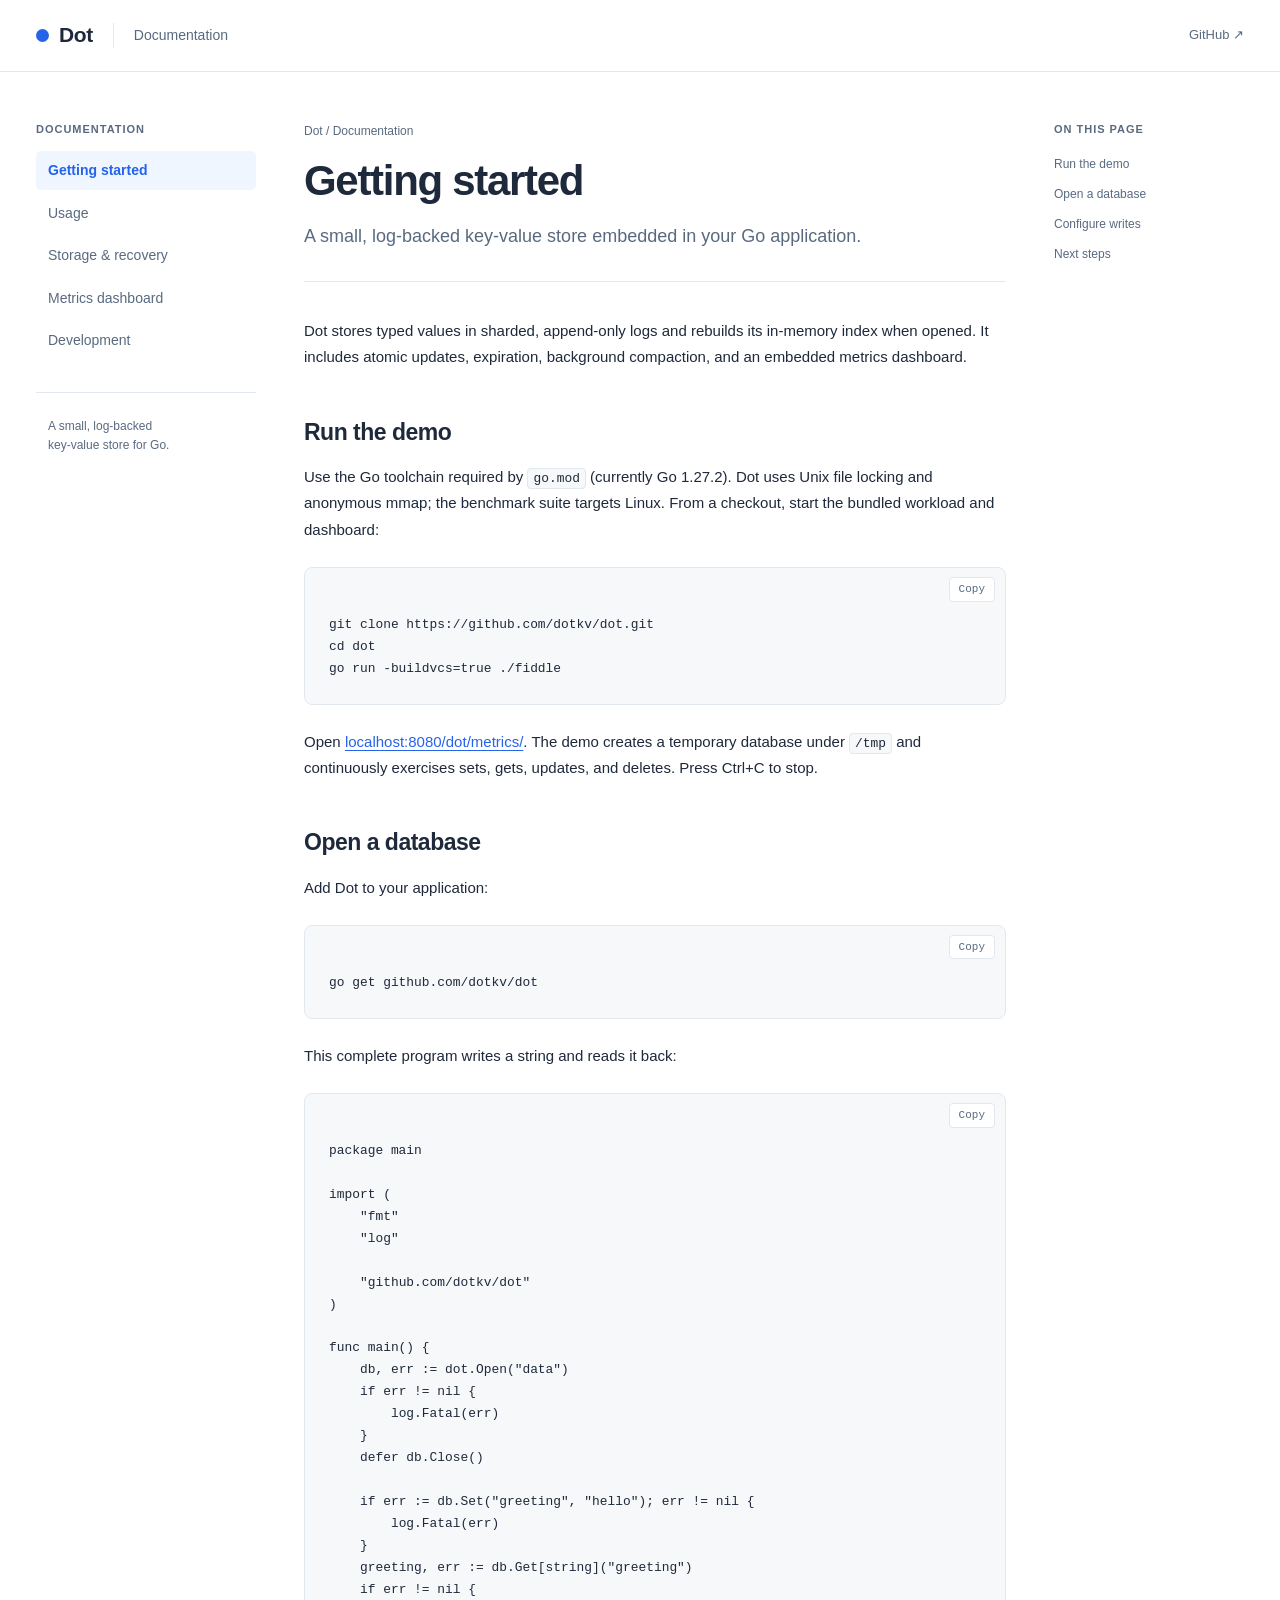
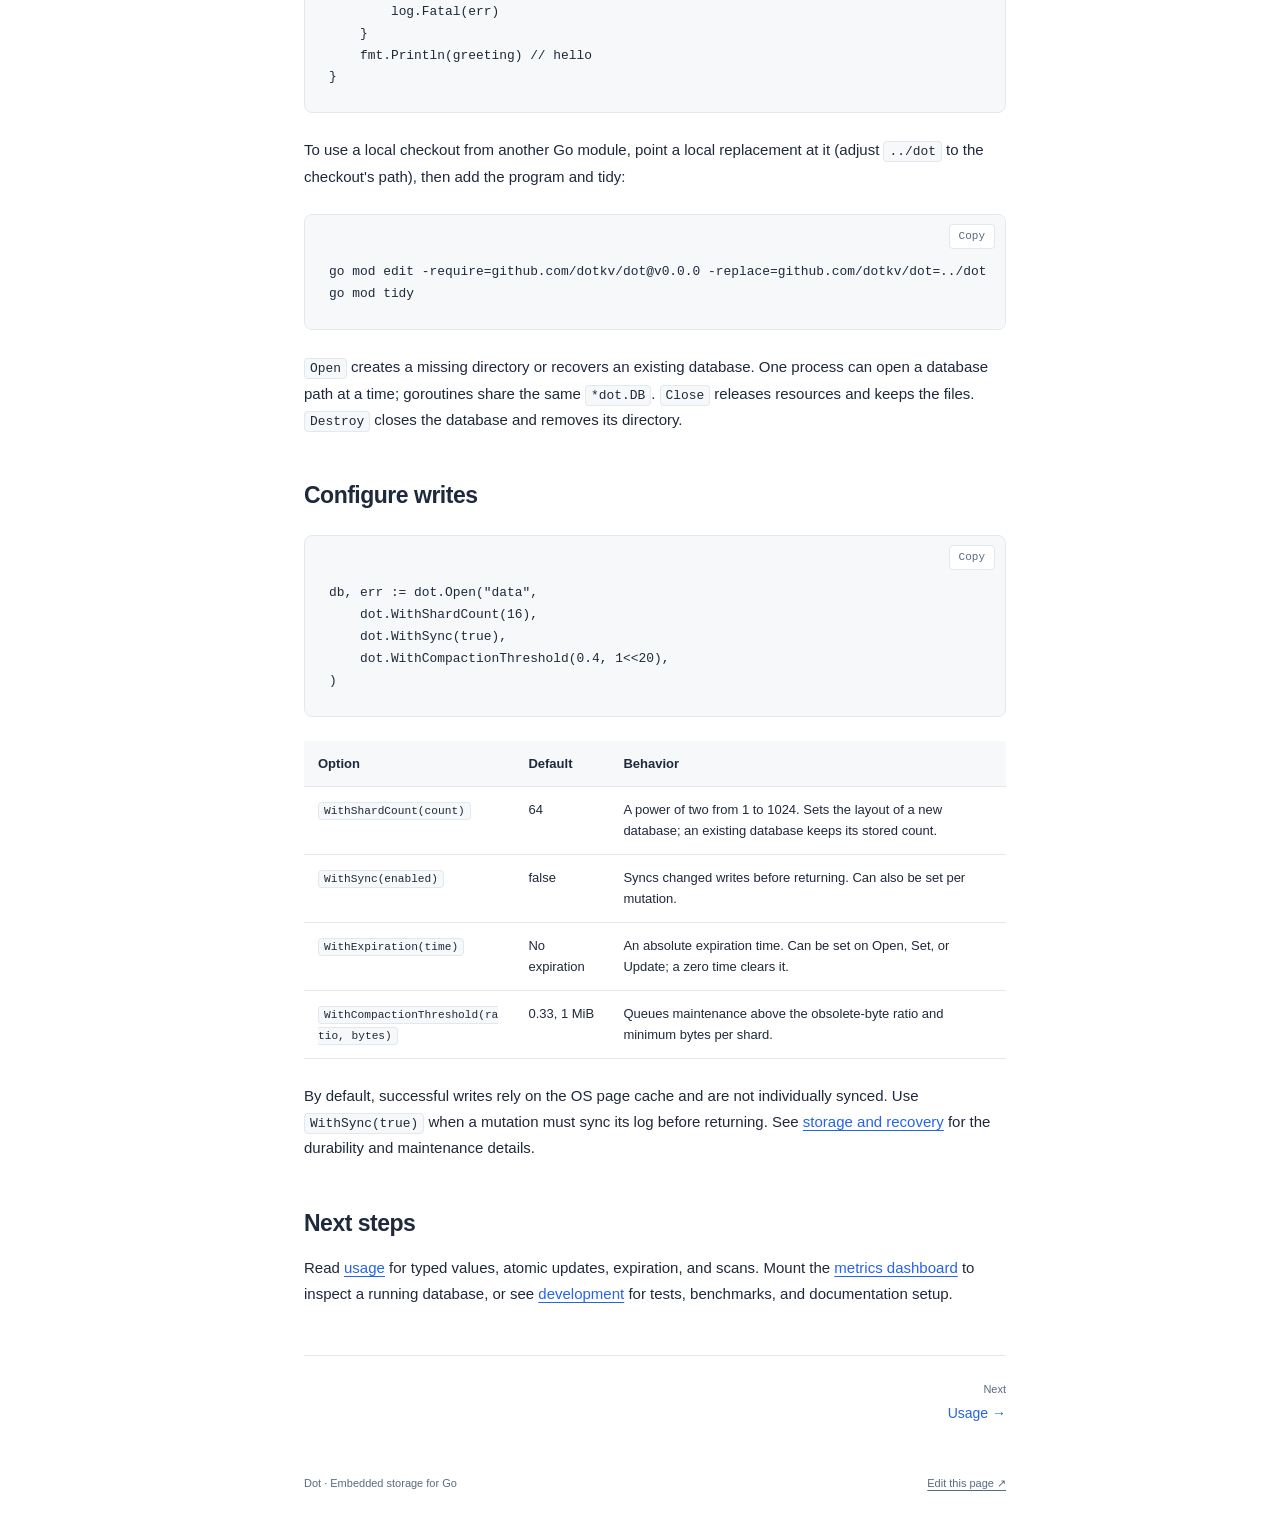
==== docs/index.html @ 8d6047dd "Initial commit" ====
<!doctype html>
<html lang="en">
<head>
  <meta charset="utf-8">
  <meta name="viewport" content="width=device-width, initial-scale=1">
  <meta name="description" content="A small, log-backed key-value store embedded in your Go application.">
  <meta name="color-scheme" content="light dark">
  <title>Getting started · Dot</title>
  <link rel="icon" href="favicon.svg" type="image/svg+xml">
  <link rel="stylesheet" href="style.css">
  <script src="app.js" defer></script>
</head>
<body>
  <a class="skip-link" href="#content">Skip to content</a>
  <header class="site-header">
    <a class="brand" href="index.html"><span class="brand-dot" aria-hidden="true"></span>Dot <span class="brand-label">Documentation</span></a>
    <div class="header-actions">
      <a href="https://github.com/dotkv/dot">GitHub <span aria-hidden="true">↗</span></a>
      <button class="menu-toggle" type="button" aria-expanded="false" aria-controls="site-nav" hidden>Menu</button>
    </div>
  </header>
  <div class="layout">
    <aside class="sidebar" id="site-nav">
      <p class="nav-label">Documentation</p>
      <nav aria-label="Documentation">
        <a href="index.html" aria-current="page">Getting started</a>
        <a href="usage.html">Usage</a>
        <a href="storage.html">Storage &amp; recovery</a>
        <a href="metrics.html">Metrics dashboard</a>
        <a href="development.html">Development</a>
      </nav>
      <p class="sidebar-note">A small, log-backed<br>key-value store for Go.</p>
    </aside>
    <main id="content" tabindex="-1">
      <div class="page-heading">
        <p class="eyebrow">Dot / Documentation</p>
        <h1>Getting started</h1>
        <p class="lead">A small, log-backed key-value store embedded in your Go application.</p>
      </div>
      <article aria-label="Getting started">
<p>Dot stores typed values in sharded, append-only logs and rebuilds its in-memory
index when opened. It includes atomic updates, expiration, background compaction,
and an embedded metrics dashboard.</p>

<h2 id="run-the-demo">Run the demo</h2>

<p>Use the Go toolchain required by <code>go.mod</code> (currently Go 1.27.2). Dot uses Unix
file locking and anonymous mmap; the benchmark suite targets Linux.
From a checkout, start the bundled workload and dashboard:</p>

<pre><code class="language-sh">git clone https://github.com/dotkv/dot.git
cd dot
go run -buildvcs=true ./fiddle</code></pre>

<p>Open <a href="http://localhost:8080/dot/metrics/">localhost:8080/dot/metrics/</a>.
The demo creates a temporary database under <code>/tmp</code> and continuously exercises
sets, gets, updates, and deletes. Press Ctrl+C to stop.</p>

<h2 id="open-a-database">Open a database</h2>

<p>Add Dot to your application:</p>

<pre><code class="language-sh">go get github.com/dotkv/dot</code></pre>

<p>This complete program writes a string and reads it back:</p>

<pre><code class="language-go">package main

import (
	&quot;fmt&quot;
	&quot;log&quot;

	&quot;github.com/dotkv/dot&quot;
)

func main() {
	db, err := dot.Open(&quot;data&quot;)
	if err != nil {
		log.Fatal(err)
	}
	defer db.Close()

	if err := db.Set(&quot;greeting&quot;, &quot;hello&quot;); err != nil {
		log.Fatal(err)
	}
	greeting, err := db.Get[string](&quot;greeting&quot;)
	if err != nil {
		log.Fatal(err)
	}
	fmt.Println(greeting) // hello
}</code></pre>

<p>To use a local checkout from another Go module, point a local replacement at it
(adjust <code>../dot</code> to the checkout&#x27;s path), then add the program and tidy:</p>

<pre><code class="language-sh">go mod edit -require=github.com/dotkv/dot@v0.0.0 -replace=github.com/dotkv/dot=../dot
go mod tidy</code></pre>

<p><code>Open</code> creates a missing directory or recovers an existing database. One process
can open a database path at a time; goroutines share the same <code>*dot.DB</code>.
<code>Close</code> releases resources and keeps the files. <code>Destroy</code> closes the database
and removes its directory.</p>

<h2 id="configure-writes">Configure writes</h2>

<pre><code class="language-go">db, err := dot.Open(&quot;data&quot;,
    dot.WithShardCount(16),
    dot.WithSync(true),
    dot.WithCompactionThreshold(0.4, 1&lt;&lt;20),
)</code></pre>

<div class="table-scroll" role="region" aria-label="Reference table" tabindex="0">
<table>
<thead><tr><th scope="col">Option</th><th scope="col">Default</th><th scope="col">Behavior</th></tr></thead>
<tbody>

<tr><td><code>WithShardCount(count)</code></td><td>64</td><td>A power of two from 1 to 1024. Sets the layout of a new database; an existing database keeps its stored count.</td></tr>

<tr><td><code>WithSync(enabled)</code></td><td>false</td><td>Syncs changed writes before returning. Can also be set per mutation.</td></tr>

<tr><td><code>WithExpiration(time)</code></td><td>No expiration</td><td>An absolute expiration time. Can be set on Open, Set, or Update; a zero time clears it.</td></tr>

<tr><td><code>WithCompactionThreshold(ratio, bytes)</code></td><td>0.33, 1 MiB</td><td>Queues maintenance above the obsolete-byte ratio and minimum bytes per shard.</td></tr>

</tbody>
</table>
</div>

<p>By default, successful writes rely on the OS page cache and are not individually
synced. Use <code>WithSync(true)</code> when a mutation must sync its log before returning.
See <a href="storage.html">storage and recovery</a> for the durability and maintenance details.</p>

<h2 id="next-steps">Next steps</h2>

<p>Read <a href="usage.html">usage</a> for typed values, atomic updates, expiration, and scans.
Mount the <a href="metrics.html">metrics dashboard</a> to inspect a running database, or
see <a href="development.html">development</a> for tests, benchmarks, and documentation setup.</p>
      </article>
      <nav class="pagination" aria-label="Previous and next pages"><a href="usage.html" rel="next"><span>Next</span>Usage <span aria-hidden="true">→</span></a></nav>
      <footer>Dot · Embedded storage for Go <a href="https://github.com/dotkv/dot/blob/master/docs/index.html">Edit this page <span aria-hidden="true">↗</span></a></footer>
    </main>
    <aside class="toc">
      <p class="nav-label">On this page</p>
      <nav aria-label="On this page">
        <a href="#run-the-demo">Run the demo</a>
        <a href="#open-a-database">Open a database</a>
        <a href="#configure-writes">Configure writes</a>
        <a href="#next-steps">Next steps</a>
      </nav>
    </aside>
  </div>
  <p class="sr-only" id="copy-status" role="status" aria-live="polite"></p>
</body>
</html>
---- docs/style.css ----
:root {
  color-scheme: light dark;
  --background: #fff;
  --surface: #f6f8fa;
  --text: #1e293b;
  --muted: #596a80;
  --border: #e2e8f0;
  --accent: #2563eb;
  --accent-soft: #eff6ff;
  --header: #ffffffed;
  font-family: -apple-system, BlinkMacSystemFont, "Segoe UI", sans-serif;
  font-synthesis: none;
}

@media (prefers-color-scheme: dark) {
  :root {
    --background: #101318;
    --surface: #161b22;
    --text: #e2e8f0;
    --muted: #9aaac0;
    --border: #2b3441;
    --accent: #8bb9ff;
    --accent-soft: #192d48;
    --header: #101318ed;
  }
}

* { box-sizing: border-box; }
html { scroll-padding-top: 100px; }
body { margin: 0; background: var(--background); color: var(--text); font-size: 15px; line-height: 1.75; }
a { color: var(--accent); text-underline-offset: 3px; }
a:hover { text-decoration-thickness: 2px; }
button { font: inherit; cursor: pointer; }
a:focus-visible, button:focus-visible, .table-scroll:focus-visible { outline: 2px solid var(--accent); outline-offset: 4px; }
[hidden] { display: none !important; }
.site-header { position: sticky; top: 0; z-index: 10; display: flex; align-items: center; justify-content: space-between; gap: 20px; min-height: 72px; padding: 16px 36px; border-bottom: 1px solid var(--border); background: var(--header); backdrop-filter: blur(12px); }
.brand { display: inline-flex; align-items: center; gap: 10px; color: var(--text); font-size: 21px; font-weight: 650; text-decoration: none; letter-spacing: -.4px; }
.brand-dot { width: 13px; height: 13px; background: var(--accent); border-radius: 50%; }
.brand-label { margin-left: 10px; padding-left: 20px; border-left: 1px solid var(--border); color: var(--muted); font-size: 14px; font-weight: 400; letter-spacing: 0; }
.header-actions { display: flex; align-items: center; gap: 20px; font-size: 13px; }
.header-actions a { color: var(--muted); text-decoration: none; }
.header-actions a:hover { color: var(--accent); }
.layout { display: grid; grid-template-columns: 220px minmax(0, 760px) 190px; gap: 48px; max-width: 1360px; margin: 0 auto; padding: 0 36px; }
.sidebar, .toc { position: sticky; top: 72px; align-self: start; max-height: calc(100dvh - 72px); overflow-y: auto; padding-top: 48px; padding-bottom: 24px; }
.nav-label { margin: 0 0 12px; color: var(--muted); font-size: 11px; font-weight: 650; letter-spacing: .09em; text-transform: uppercase; }
.sidebar nav, .toc nav { display: flex; flex-direction: column; gap: 4px; }
.sidebar nav a { display: block; padding: 7px 12px; border-radius: 5px; color: var(--muted); font-size: 14px; text-decoration: none; }
.sidebar nav a:hover { color: var(--text); background: var(--surface); }
.sidebar nav a[aria-current="page"] { color: var(--accent); background: var(--accent-soft); font-weight: 550; }
.sidebar-note { margin-top: 32px; padding: 24px 12px 0; border-top: 1px solid var(--border); color: var(--muted); font-size: 12px; line-height: 1.6; }
.toc nav a { padding: 4px 0; color: var(--muted); font-size: 12px; line-height: 1.5; text-decoration: none; }
.toc nav a:hover { color: var(--accent); }
main { min-width: 0; padding: 49px 0 28px; }
main:focus { outline: none; }
.page-heading { margin-bottom: 36px; padding-bottom: 30px; border-bottom: 1px solid var(--border); }
.eyebrow { margin: 0 0 14px; color: var(--muted); font-size: 12px; }
h1 { margin: 0; font-size: clamp(30px, 3.4vw, 42px); font-weight: 650; line-height: 1.2; letter-spacing: -1.3px; }
.lead { margin: 16px 0 0; max-width: 600px; color: var(--muted); font-size: 18px; line-height: 1.6; }
h2 { margin: 46px 0 16px; font-size: 23px; font-weight: 600; line-height: 1.35; letter-spacing: -.5px; }
article > h2:first-child { margin-top: 0; }
p { margin: 16px 0; overflow-wrap: break-word; }
code { font-family: "SFMono-Regular", Consolas, "Liberation Mono", monospace; font-size: .86em; }
:not(pre) > code { padding: 2px 5px; border: 1px solid var(--border); border-radius: 4px; background: var(--surface); overflow-wrap: anywhere; }
pre { position: relative; margin: 24px 0; padding: 24px; border: 1px solid var(--border); border-radius: 8px; background: var(--surface); overflow-x: auto; line-height: 1.7; tab-size: 4; }
pre code { display: block; width: max-content; min-width: 100%; }
pre.has-copy { padding-top: 46px; }
.copy-button { position: absolute; top: 9px; right: 10px; padding: 2px 9px; border: 1px solid var(--border); border-radius: 4px; color: var(--muted); background: var(--background); font-size: 11px; }
.copy-button:hover { color: var(--accent); border-color: var(--accent); }
.table-scroll { max-width: 100%; margin: 24px 0; overflow-x: auto; }
table { width: 100%; border-collapse: collapse; font-size: 13px; line-height: 1.65; text-align: left; }
th, td { padding: 12px 14px; border-bottom: 1px solid var(--border); vertical-align: top; }
th { background: var(--surface); font-weight: 600; }
td:first-child { min-width: 125px; }
.pagination { display: flex; flex-wrap: wrap; justify-content: space-between; gap: 16px; margin-top: 48px; padding-top: 24px; border-top: 1px solid var(--border); }
.pagination a { text-decoration: none; font-size: 14px; }
.pagination a > span:first-child { display: block; margin-bottom: 2px; color: var(--muted); font-size: 11px; }
.pagination a[rel="next"] { margin-left: auto; text-align: right; }
footer { display: flex; flex-wrap: wrap; justify-content: space-between; gap: 12px; margin-top: 48px; color: var(--muted); font-size: 11px; }
footer a { color: var(--muted); }
.skip-link { position: fixed; left: 16px; top: -100px; z-index: 20; padding: 8px 16px; border: 1px solid var(--accent); border-radius: 4px; background: var(--background); }
.skip-link:focus { top: 12px; }
.sr-only { position: absolute; width: 1px; height: 1px; padding: 0; margin: -1px; overflow: hidden; clip-path: inset(50%); white-space: nowrap; border: 0; }

@media (max-width: 1180px) {
  .layout { grid-template-columns: 200px minmax(0, 760px); gap: 36px; }
  .toc { display: none; }
}

@media (max-width: 760px) {
  html { scroll-padding-top: 85px; }
  .site-header { min-height: 64px; padding: 14px 20px; }
  .brand-label { margin-left: 3px; padding-left: 12px; font-size: 12px; }
  .header-actions { gap: 14px; }
  .header-actions a { font-size: 12px; }
  .menu-toggle { padding: 3px 9px; border: 1px solid var(--border); border-radius: 4px; background: var(--background); color: var(--text); font-size: 12px; }
  .layout { display: block; padding: 0 20px; }
  .sidebar { position: static; max-height: none; padding: 22px 0; border-bottom: 1px solid var(--border); }
  .sidebar-note { display: none; }
  .nav-enhanced .sidebar { display: none; }
  .nav-enhanced .sidebar.is-open { display: block; }
  main { padding-top: 32px; }
  .page-heading { margin-bottom: 28px; padding-bottom: 24px; }
  .lead { font-size: 16px; }
  h2 { margin-top: 36px; font-size: 21px; }
  pre { padding: 18px; font-size: 14px; }
  .pagination { margin-top: 36px; }
}

@media (max-width: 390px) {
  .brand-label { display: none; }
}

@media print {
  .site-header, .sidebar, .toc, .pagination, footer, .copy-button { display: none; }
  .layout { display: block; padding: 0; }
  main { padding: 0; }
  pre { white-space: pre-wrap; overflow: visible; }
  pre code { width: auto; }
}
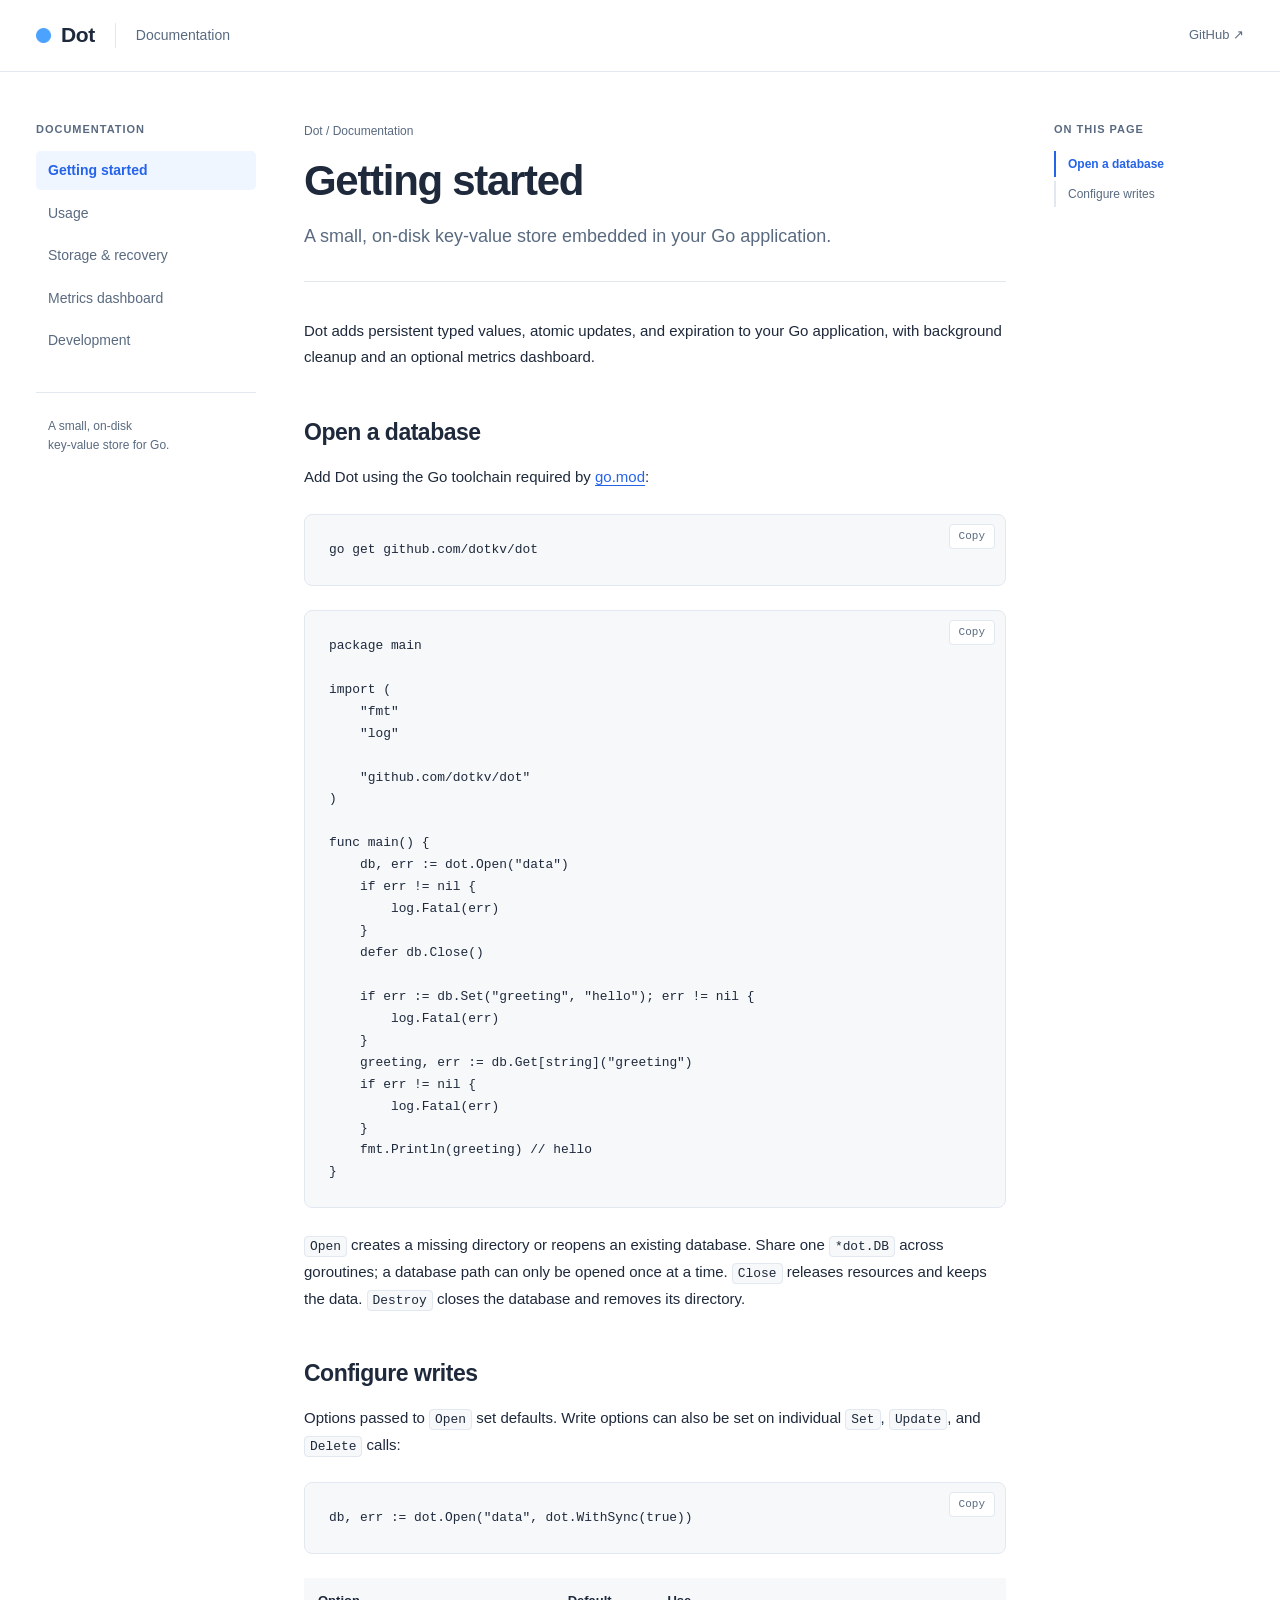
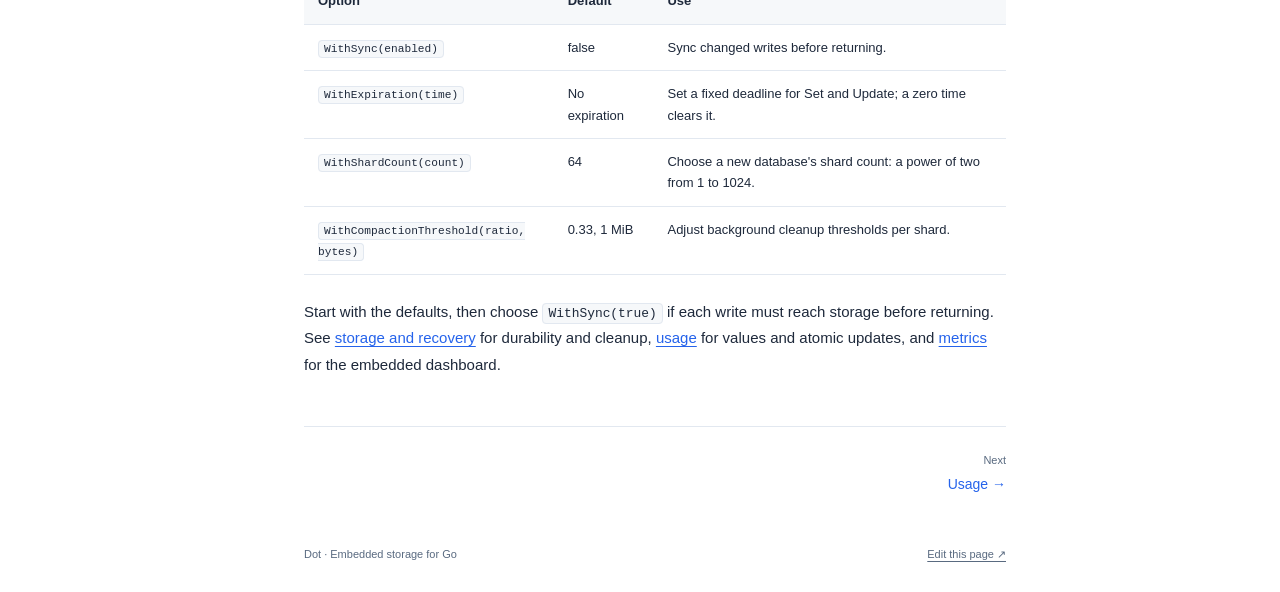
==== commit aa2641ee: "updates" ====
--- a/docs/index.html
+++ b/docs/index.html
@@ -3,17 +3,18 @@
 <head>
   <meta charset="utf-8">
   <meta name="viewport" content="width=device-width, initial-scale=1">
-  <meta name="description" content="A small, log-backed key-value store embedded in your Go application.">
+  <meta name="description" content="A small, on-disk key-value store embedded in your Go application.">
   <meta name="color-scheme" content="light dark">
   <title>Getting started · Dot</title>
-  <link rel="icon" href="favicon.svg" type="image/svg+xml">
+  <link rel="icon" href="dot128.png" type="image/png" sizes="128x128">
+  <link rel="icon" href="dot512.png" type="image/png" sizes="512x512">
   <link rel="stylesheet" href="style.css">
   <script src="app.js" defer></script>
 </head>
 <body>
   <a class="skip-link" href="#content">Skip to content</a>
   <header class="site-header">
-    <a class="brand" href="index.html"><span class="brand-dot" aria-hidden="true"></span>Dot <span class="brand-label">Documentation</span></a>
+    <a class="brand" href="index.html"><img class="brand-dot" src="dot128.png" width="15" height="15" alt="">Dot <span class="brand-label">Documentation</span></a>
     <div class="header-actions">
       <a href="https://github.com/dotkv/dot">GitHub <span aria-hidden="true">↗</span></a>
       <button class="menu-toggle" type="button" aria-expanded="false" aria-controls="site-nav" hidden>Menu</button>
@@ -29,40 +30,24 @@
         <a href="metrics.html">Metrics dashboard</a>
         <a href="development.html">Development</a>
       </nav>
-      <p class="sidebar-note">A small, log-backed<br>key-value store for Go.</p>
+      <p class="sidebar-note">A small, on-disk<br>key-value store for Go.</p>
     </aside>
     <main id="content" tabindex="-1">
       <div class="page-heading">
         <p class="eyebrow">Dot / Documentation</p>
         <h1>Getting started</h1>
-        <p class="lead">A small, log-backed key-value store embedded in your Go application.</p>
+        <p class="lead">A small, on-disk key-value store embedded in your Go application.</p>
       </div>
       <article aria-label="Getting started">
-<p>Dot stores typed values in sharded, append-only logs and rebuilds its in-memory
-index when opened. It includes atomic updates, expiration, background compaction,
-and an embedded metrics dashboard.</p>
-
-<h2 id="run-the-demo">Run the demo</h2>
-
-<p>Use the Go toolchain required by <code>go.mod</code> (currently Go 1.27.2). Dot uses Unix
-file locking and anonymous mmap; the benchmark suite targets Linux.
-From a checkout, start the bundled workload and dashboard:</p>
-
-<pre><code class="language-sh">git clone https://github.com/dotkv/dot.git
-cd dot
-go run -buildvcs=true ./fiddle</code></pre>
-
-<p>Open <a href="http://localhost:8080/dot/metrics/">localhost:8080/dot/metrics/</a>.
-The demo creates a temporary database under <code>/tmp</code> and continuously exercises
-sets, gets, updates, and deletes. Press Ctrl+C to stop.</p>
+<p>Dot adds persistent typed values, atomic updates, and expiration to your Go
+application, with background cleanup and an optional metrics dashboard.</p>
 
 <h2 id="open-a-database">Open a database</h2>
 
-<p>Add Dot to your application:</p>
+<p>Add Dot using the Go toolchain required by
+<a href="https://github.com/dotkv/dot/blob/master/go.mod">go.mod</a>:</p>
 
 <pre><code class="language-sh">go get github.com/dotkv/dot</code></pre>
-
-<p>This complete program writes a string and reads it back:</p>
 
 <pre><code class="language-go">package main
 
@@ -90,51 +75,34 @@
 	fmt.Println(greeting) // hello
 }</code></pre>
 
-<p>To use a local checkout from another Go module, point a local replacement at it
-(adjust <code>../dot</code> to the checkout&#x27;s path), then add the program and tidy:</p>
-
-<pre><code class="language-sh">go mod edit -require=github.com/dotkv/dot@v0.0.0 -replace=github.com/dotkv/dot=../dot
-go mod tidy</code></pre>
-
-<p><code>Open</code> creates a missing directory or recovers an existing database. One process
-can open a database path at a time; goroutines share the same <code>*dot.DB</code>.
-<code>Close</code> releases resources and keeps the files. <code>Destroy</code> closes the database
-and removes its directory.</p>
+<p><code>Open</code> creates a missing directory or reopens an existing database.
+Share one <code>*dot.DB</code> across goroutines; a database path can only be opened
+once at a time. <code>Close</code> releases resources and keeps the data.
+<code>Destroy</code> closes the database and removes its directory.</p>
 
 <h2 id="configure-writes">Configure writes</h2>
 
-<pre><code class="language-go">db, err := dot.Open(&quot;data&quot;,
-    dot.WithShardCount(16),
-    dot.WithSync(true),
-    dot.WithCompactionThreshold(0.4, 1&lt;&lt;20),
-)</code></pre>
+<p>Options passed to <code>Open</code> set defaults. Write options can also be set
+on individual <code>Set</code>, <code>Update</code>, and <code>Delete</code> calls:</p>
 
-<div class="table-scroll" role="region" aria-label="Reference table" tabindex="0">
+<pre><code class="language-go">db, err := dot.Open(&quot;data&quot;, dot.WithSync(true))</code></pre>
+
+<div class="table-scroll" role="region" aria-label="Database options" tabindex="0">
 <table>
-<thead><tr><th scope="col">Option</th><th scope="col">Default</th><th scope="col">Behavior</th></tr></thead>
+<thead><tr><th scope="col">Option</th><th scope="col">Default</th><th scope="col">Use</th></tr></thead>
 <tbody>
-
-<tr><td><code>WithShardCount(count)</code></td><td>64</td><td>A power of two from 1 to 1024. Sets the layout of a new database; an existing database keeps its stored count.</td></tr>
-
-<tr><td><code>WithSync(enabled)</code></td><td>false</td><td>Syncs changed writes before returning. Can also be set per mutation.</td></tr>
-
-<tr><td><code>WithExpiration(time)</code></td><td>No expiration</td><td>An absolute expiration time. Can be set on Open, Set, or Update; a zero time clears it.</td></tr>
-
-<tr><td><code>WithCompactionThreshold(ratio, bytes)</code></td><td>0.33, 1 MiB</td><td>Queues maintenance above the obsolete-byte ratio and minimum bytes per shard.</td></tr>
-
+<tr><td><code>WithSync(enabled)</code></td><td>false</td><td>Sync changed writes before returning.</td></tr>
+<tr><td><code>WithExpiration(time)</code></td><td>No expiration</td><td>Set a fixed deadline for Set and Update; a zero time clears it.</td></tr>
+<tr><td><code>WithShardCount(count)</code></td><td>64</td><td>Choose a new database's shard count: a power of two from 1 to 1024.</td></tr>
+<tr><td><code>WithCompactionThreshold(ratio, bytes)</code></td><td>0.33, 1 MiB</td><td>Adjust background cleanup thresholds per shard.</td></tr>
 </tbody>
 </table>
 </div>
 
-<p>By default, successful writes rely on the OS page cache and are not individually
-synced. Use <code>WithSync(true)</code> when a mutation must sync its log before returning.
-See <a href="storage.html">storage and recovery</a> for the durability and maintenance details.</p>
-
-<h2 id="next-steps">Next steps</h2>
-
-<p>Read <a href="usage.html">usage</a> for typed values, atomic updates, expiration, and scans.
-Mount the <a href="metrics.html">metrics dashboard</a> to inspect a running database, or
-see <a href="development.html">development</a> for tests, benchmarks, and documentation setup.</p>
+<p>Start with the defaults, then choose <code>WithSync(true)</code> if each write must
+reach storage before returning. See <a href="storage.html">storage and recovery</a>
+for durability and cleanup, <a href="usage.html">usage</a> for values and atomic
+updates, and <a href="metrics.html">metrics</a> for the embedded dashboard.</p>
       </article>
       <nav class="pagination" aria-label="Previous and next pages"><a href="usage.html" rel="next"><span>Next</span>Usage <span aria-hidden="true">→</span></a></nav>
       <footer>Dot · Embedded storage for Go <a href="https://github.com/dotkv/dot/blob/master/docs/index.html">Edit this page <span aria-hidden="true">↗</span></a></footer>
@@ -142,10 +110,8 @@
     <aside class="toc">
       <p class="nav-label">On this page</p>
       <nav aria-label="On this page">
-        <a href="#run-the-demo">Run the demo</a>
         <a href="#open-a-database">Open a database</a>
         <a href="#configure-writes">Configure writes</a>
-        <a href="#next-steps">Next steps</a>
       </nav>
     </aside>
   </div>
--- a/docs/style.css
+++ b/docs/style.css
@@ -35,7 +35,7 @@
 [hidden] { display: none !important; }
 .site-header { position: sticky; top: 0; z-index: 10; display: flex; align-items: center; justify-content: space-between; gap: 20px; min-height: 72px; padding: 16px 36px; border-bottom: 1px solid var(--border); background: var(--header); backdrop-filter: blur(12px); }
 .brand { display: inline-flex; align-items: center; gap: 10px; color: var(--text); font-size: 21px; font-weight: 650; text-decoration: none; letter-spacing: -.4px; }
-.brand-dot { width: 13px; height: 13px; background: var(--accent); border-radius: 50%; }
+.brand-dot { width: 15px; height: 15px; }
 .brand-label { margin-left: 10px; padding-left: 20px; border-left: 1px solid var(--border); color: var(--muted); font-size: 14px; font-weight: 400; letter-spacing: 0; }
 .header-actions { display: flex; align-items: center; gap: 20px; font-size: 13px; }
 .header-actions a { color: var(--muted); text-decoration: none; }
@@ -48,8 +48,9 @@
 .sidebar nav a:hover { color: var(--text); background: var(--surface); }
 .sidebar nav a[aria-current="page"] { color: var(--accent); background: var(--accent-soft); font-weight: 550; }
 .sidebar-note { margin-top: 32px; padding: 24px 12px 0; border-top: 1px solid var(--border); color: var(--muted); font-size: 12px; line-height: 1.6; }
-.toc nav a { padding: 4px 0; color: var(--muted); font-size: 12px; line-height: 1.5; text-decoration: none; }
+.toc nav a { padding: 4px 0 4px 12px; border-left: 2px solid var(--border); color: var(--muted); font-size: 12px; line-height: 1.5; text-decoration: none; }
 .toc nav a:hover { color: var(--accent); }
+.toc nav a[aria-current="location"] { color: var(--accent); border-color: var(--accent); font-weight: 600; }
 main { min-width: 0; padding: 49px 0 28px; }
 main:focus { outline: none; }
 .page-heading { margin-bottom: 36px; padding-bottom: 30px; border-bottom: 1px solid var(--border); }
@@ -63,7 +64,6 @@
 :not(pre) > code { padding: 2px 5px; border: 1px solid var(--border); border-radius: 4px; background: var(--surface); overflow-wrap: anywhere; }
 pre { position: relative; margin: 24px 0; padding: 24px; border: 1px solid var(--border); border-radius: 8px; background: var(--surface); overflow-x: auto; line-height: 1.7; tab-size: 4; }
 pre code { display: block; width: max-content; min-width: 100%; }
-pre.has-copy { padding-top: 46px; }
 .copy-button { position: absolute; top: 9px; right: 10px; padding: 2px 9px; border: 1px solid var(--border); border-radius: 4px; color: var(--muted); background: var(--background); font-size: 11px; }
 .copy-button:hover { color: var(--accent); border-color: var(--accent); }
 .table-scroll { max-width: 100%; margin: 24px 0; overflow-x: auto; }
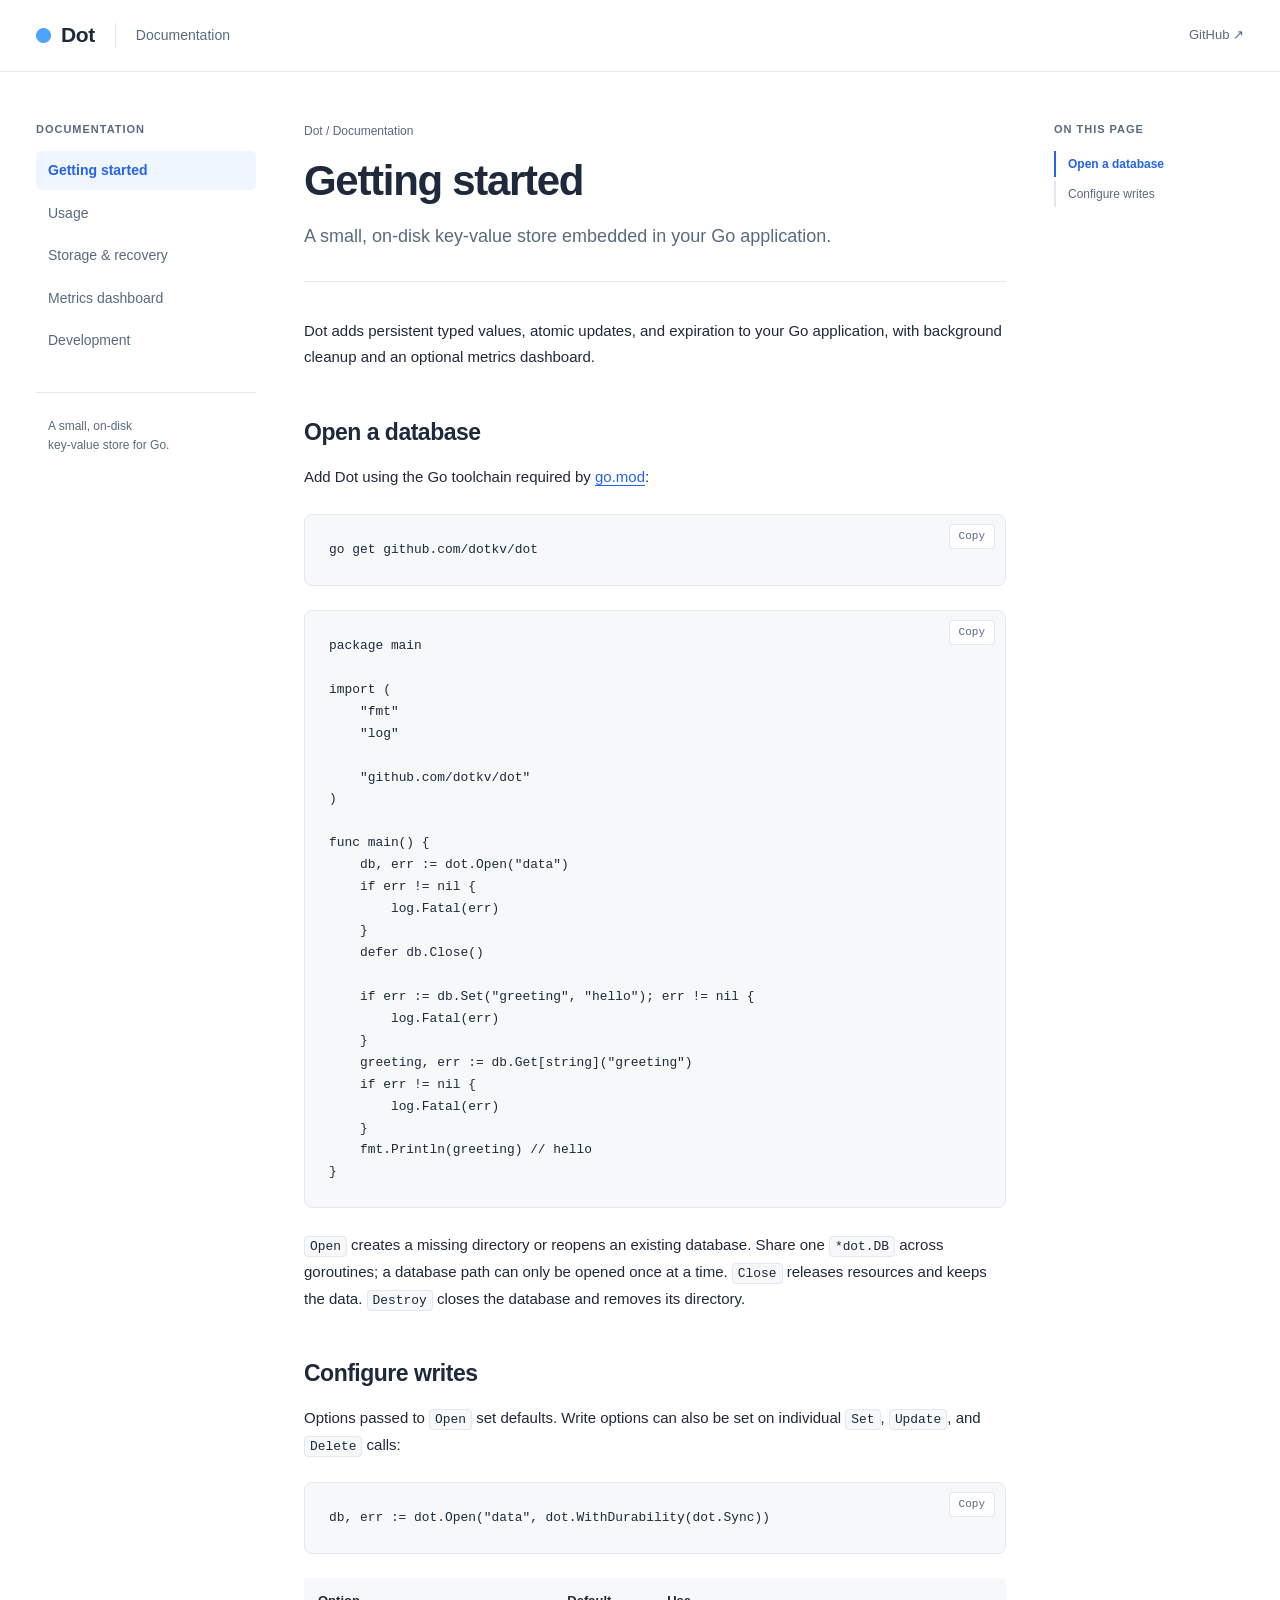
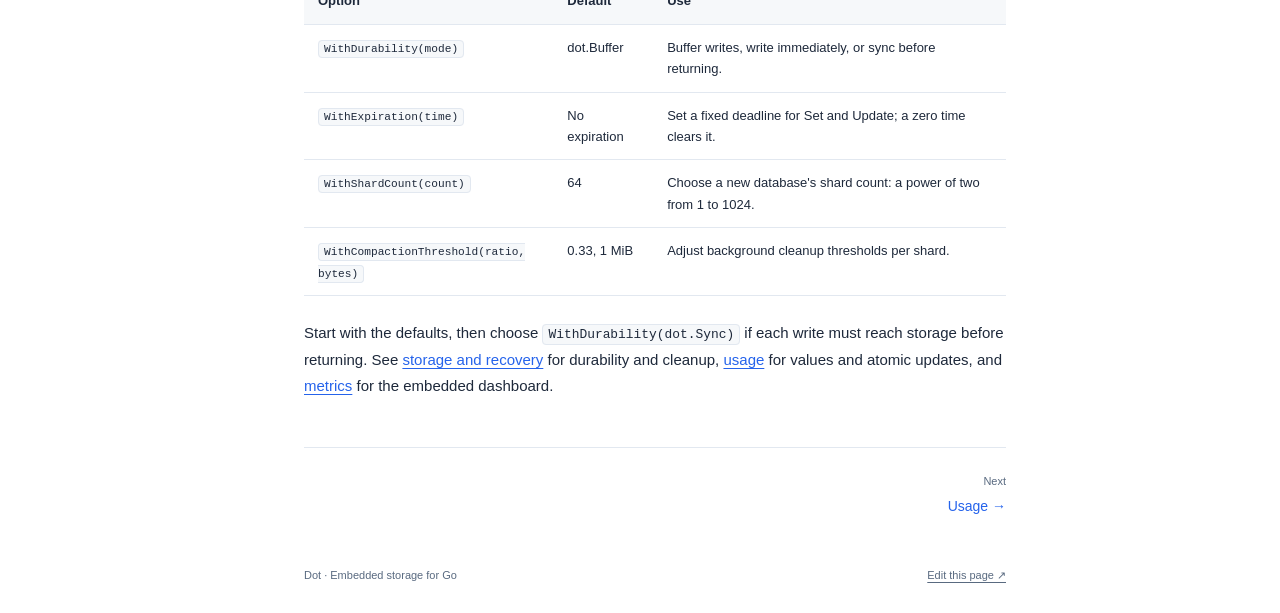
==== commit 27ad09a1: "Add dot.Buffer durability option" ====
--- a/docs/index.html
+++ b/docs/index.html
@@ -85,13 +85,13 @@
 <p>Options passed to <code>Open</code> set defaults. Write options can also be set
 on individual <code>Set</code>, <code>Update</code>, and <code>Delete</code> calls:</p>
 
-<pre><code class="language-go">db, err := dot.Open(&quot;data&quot;, dot.WithSync(true))</code></pre>
+<pre><code class="language-go">db, err := dot.Open(&quot;data&quot;, dot.WithDurability(dot.Sync))</code></pre>
 
 <div class="table-scroll" role="region" aria-label="Database options" tabindex="0">
 <table>
 <thead><tr><th scope="col">Option</th><th scope="col">Default</th><th scope="col">Use</th></tr></thead>
 <tbody>
-<tr><td><code>WithSync(enabled)</code></td><td>false</td><td>Sync changed writes before returning.</td></tr>
+<tr><td><code>WithDurability(mode)</code></td><td>dot.Buffer</td><td>Buffer writes, write immediately, or sync before returning.</td></tr>
 <tr><td><code>WithExpiration(time)</code></td><td>No expiration</td><td>Set a fixed deadline for Set and Update; a zero time clears it.</td></tr>
 <tr><td><code>WithShardCount(count)</code></td><td>64</td><td>Choose a new database's shard count: a power of two from 1 to 1024.</td></tr>
 <tr><td><code>WithCompactionThreshold(ratio, bytes)</code></td><td>0.33, 1 MiB</td><td>Adjust background cleanup thresholds per shard.</td></tr>
@@ -99,7 +99,7 @@
 </table>
 </div>
 
-<p>Start with the defaults, then choose <code>WithSync(true)</code> if each write must
+<p>Start with the defaults, then choose <code>WithDurability(dot.Sync)</code> if each write must
 reach storage before returning. See <a href="storage.html">storage and recovery</a>
 for durability and cleanup, <a href="usage.html">usage</a> for values and atomic
 updates, and <a href="metrics.html">metrics</a> for the embedded dashboard.</p>
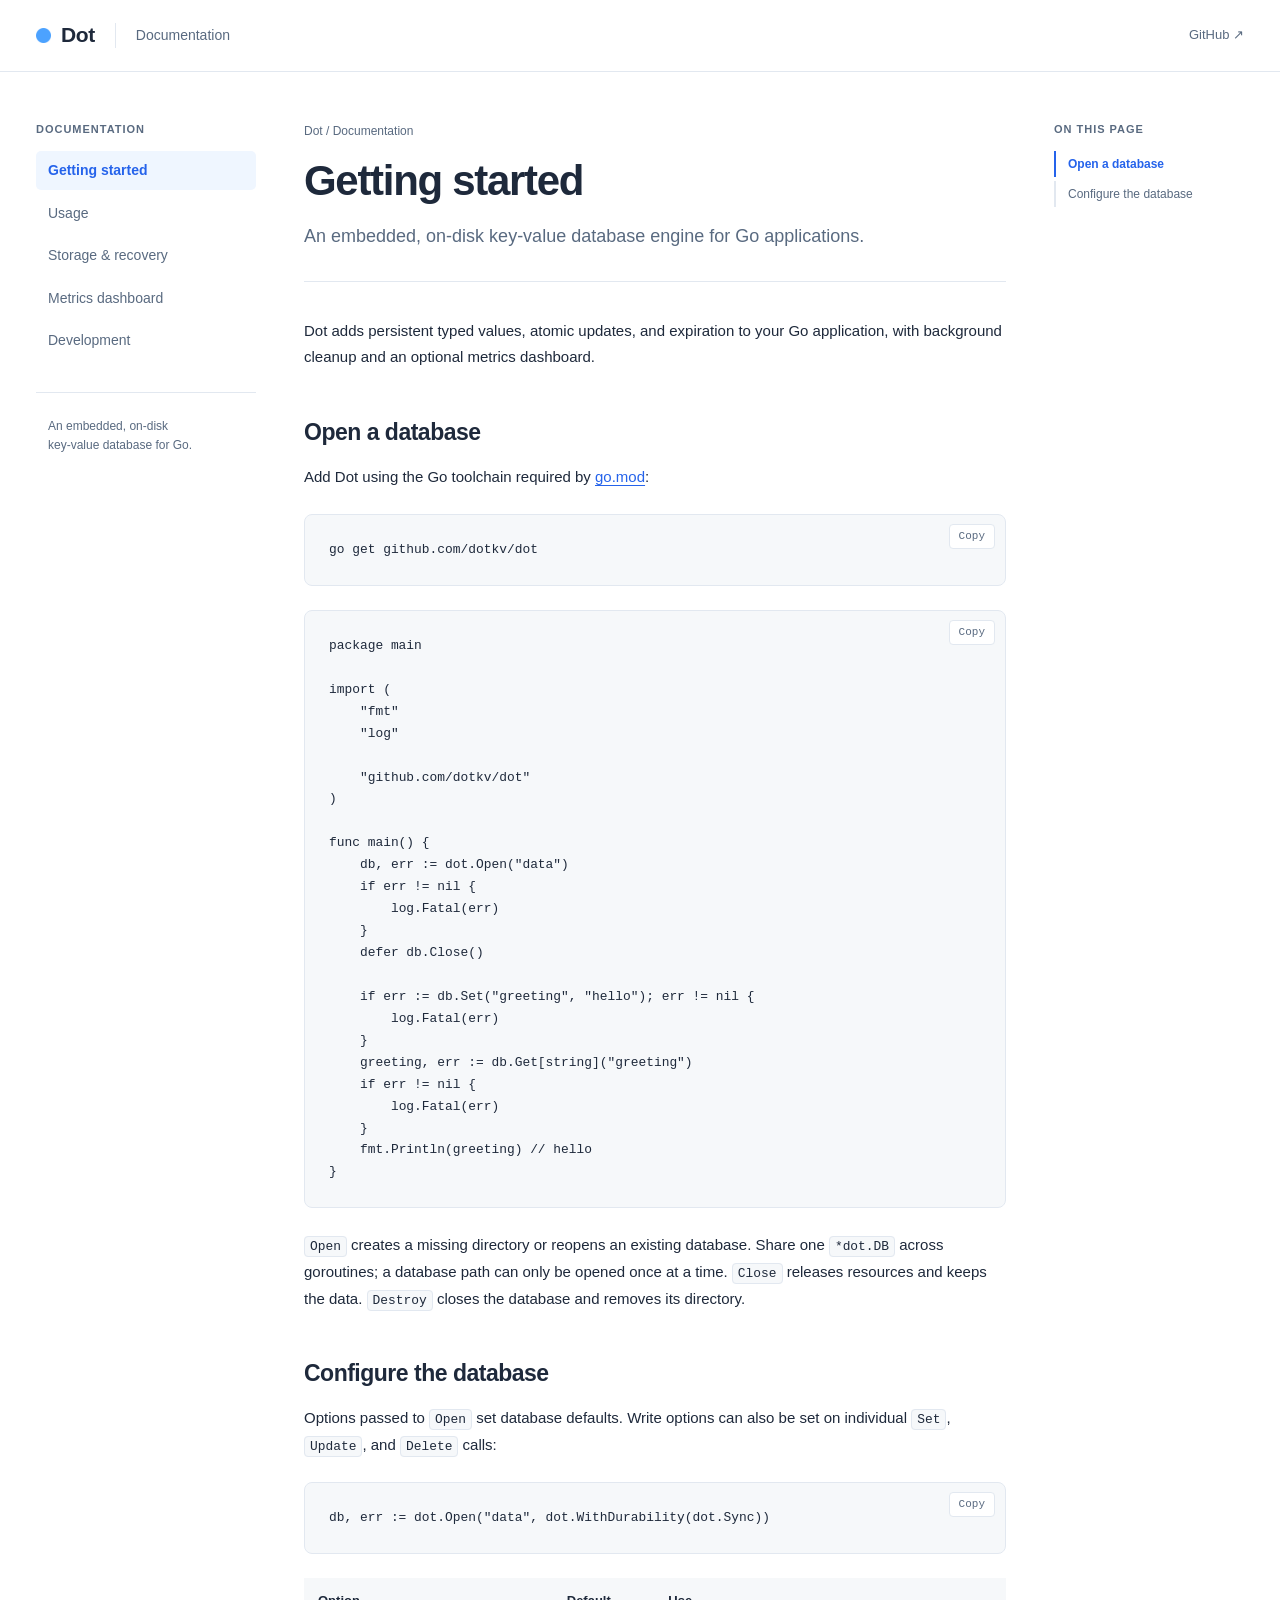
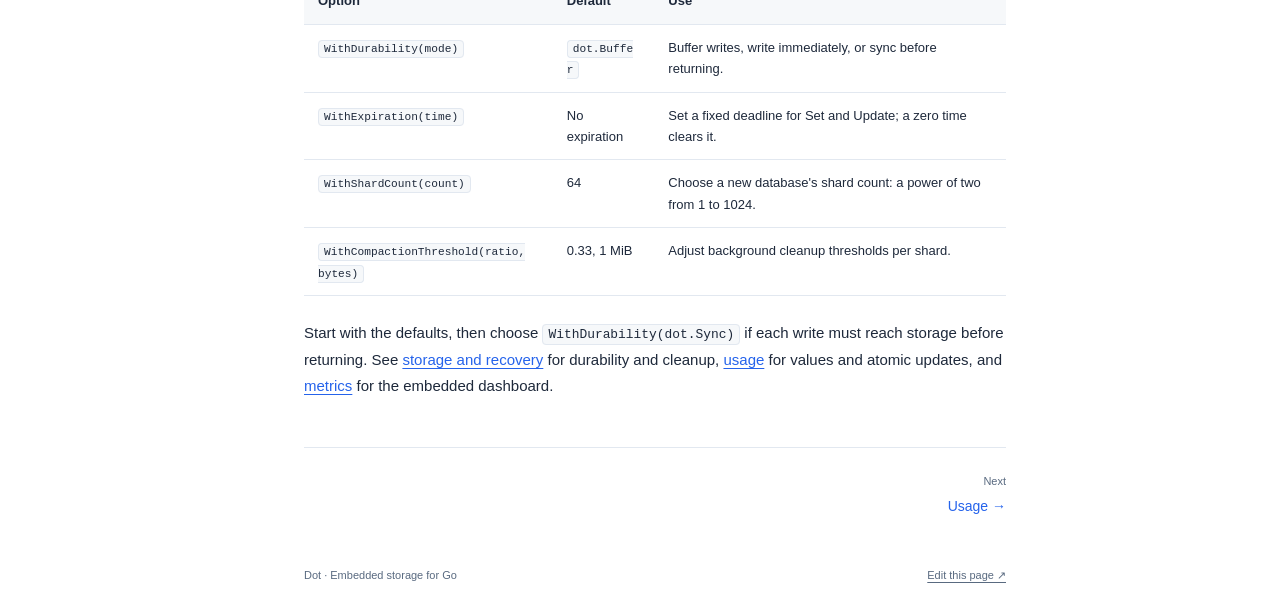
==== commit 4c151bb6: "Update docs" ====
--- a/docs/index.html
+++ b/docs/index.html
@@ -3,7 +3,7 @@
 <head>
   <meta charset="utf-8">
   <meta name="viewport" content="width=device-width, initial-scale=1">
-  <meta name="description" content="A small, on-disk key-value store embedded in your Go application.">
+  <meta name="description" content="An embedded, on-disk key-value database engine for Go applications.">
   <meta name="color-scheme" content="light dark">
   <title>Getting started · Dot</title>
   <link rel="icon" href="dot128.png" type="image/png" sizes="128x128">
@@ -30,13 +30,13 @@
         <a href="metrics.html">Metrics dashboard</a>
         <a href="development.html">Development</a>
       </nav>
-      <p class="sidebar-note">A small, on-disk<br>key-value store for Go.</p>
+      <p class="sidebar-note">An embedded, on-disk<br>key-value database for Go.</p>
     </aside>
     <main id="content" tabindex="-1">
       <div class="page-heading">
         <p class="eyebrow">Dot / Documentation</p>
         <h1>Getting started</h1>
-        <p class="lead">A small, on-disk key-value store embedded in your Go application.</p>
+        <p class="lead">An embedded, on-disk key-value database engine for Go applications.</p>
       </div>
       <article aria-label="Getting started">
 <p>Dot adds persistent typed values, atomic updates, and expiration to your Go
@@ -80,9 +80,9 @@
 once at a time. <code>Close</code> releases resources and keeps the data.
 <code>Destroy</code> closes the database and removes its directory.</p>
 
-<h2 id="configure-writes">Configure writes</h2>
+<h2 id="configure-writes">Configure the database</h2>
 
-<p>Options passed to <code>Open</code> set defaults. Write options can also be set
+<p>Options passed to <code>Open</code> set database defaults. Write options can also be set
 on individual <code>Set</code>, <code>Update</code>, and <code>Delete</code> calls:</p>
 
 <pre><code class="language-go">db, err := dot.Open(&quot;data&quot;, dot.WithDurability(dot.Sync))</code></pre>
@@ -91,7 +91,7 @@
 <table>
 <thead><tr><th scope="col">Option</th><th scope="col">Default</th><th scope="col">Use</th></tr></thead>
 <tbody>
-<tr><td><code>WithDurability(mode)</code></td><td>dot.Buffer</td><td>Buffer writes, write immediately, or sync before returning.</td></tr>
+<tr><td><code>WithDurability(mode)</code></td><td><code>dot.Buffer</code></td><td>Buffer writes, write immediately, or sync before returning.</td></tr>
 <tr><td><code>WithExpiration(time)</code></td><td>No expiration</td><td>Set a fixed deadline for Set and Update; a zero time clears it.</td></tr>
 <tr><td><code>WithShardCount(count)</code></td><td>64</td><td>Choose a new database's shard count: a power of two from 1 to 1024.</td></tr>
 <tr><td><code>WithCompactionThreshold(ratio, bytes)</code></td><td>0.33, 1 MiB</td><td>Adjust background cleanup thresholds per shard.</td></tr>
@@ -111,7 +111,7 @@
       <p class="nav-label">On this page</p>
       <nav aria-label="On this page">
         <a href="#open-a-database">Open a database</a>
-        <a href="#configure-writes">Configure writes</a>
+        <a href="#configure-writes">Configure the database</a>
       </nav>
     </aside>
   </div>
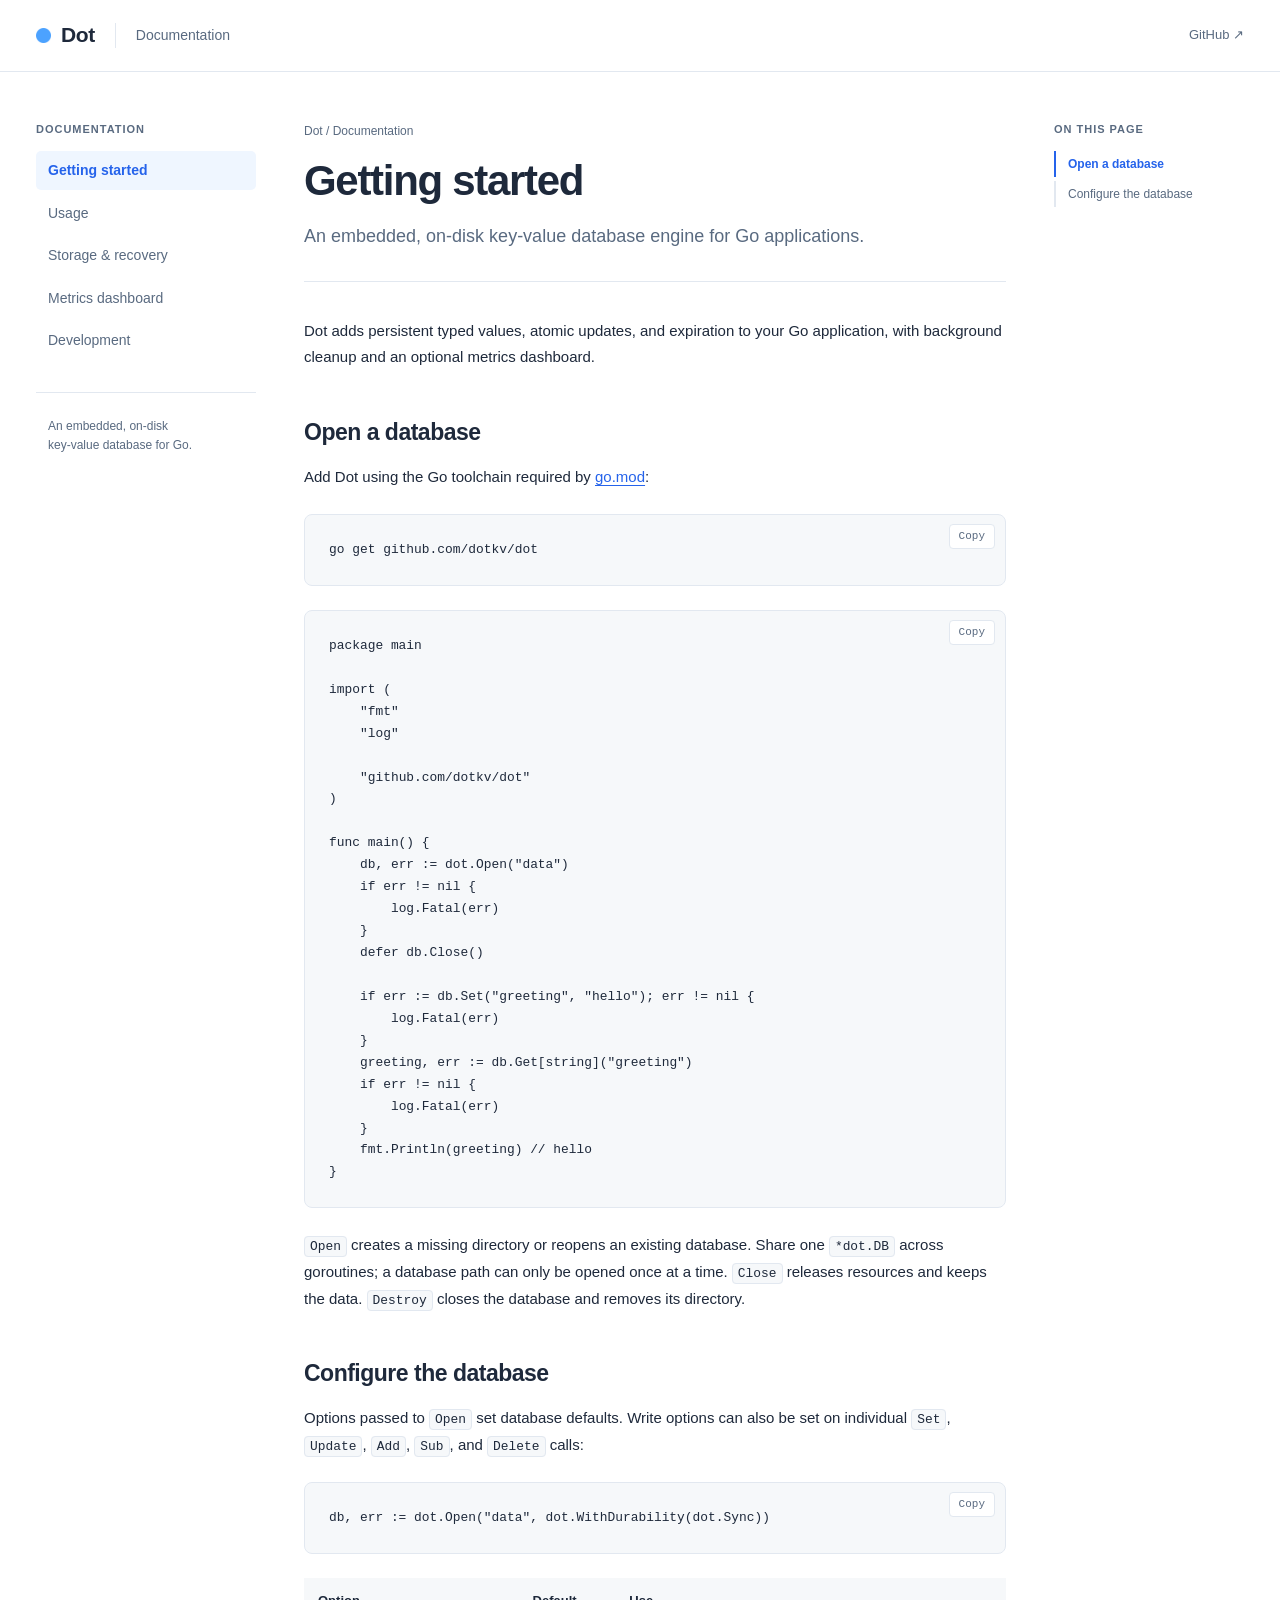
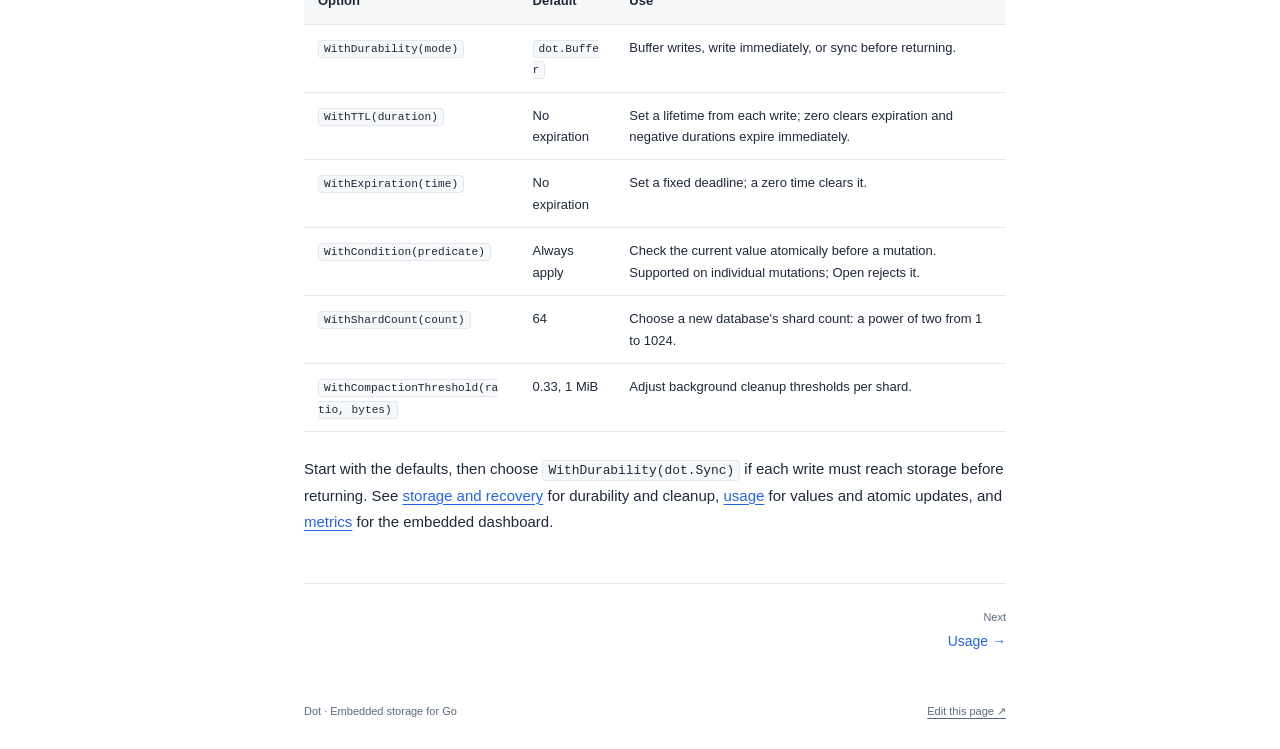
==== commit b88d53d6: "Add relative TTLs, atomic arithmetic, and conditional mutations" ====
--- a/docs/index.html
+++ b/docs/index.html
@@ -83,7 +83,7 @@
 <h2 id="configure-writes">Configure the database</h2>
 
 <p>Options passed to <code>Open</code> set database defaults. Write options can also be set
-on individual <code>Set</code>, <code>Update</code>, and <code>Delete</code> calls:</p>
+on individual <code>Set</code>, <code>Update</code>, <code>Add</code>, <code>Sub</code>, and <code>Delete</code> calls:</p>
 
 <pre><code class="language-go">db, err := dot.Open(&quot;data&quot;, dot.WithDurability(dot.Sync))</code></pre>
 
@@ -92,7 +92,9 @@
 <thead><tr><th scope="col">Option</th><th scope="col">Default</th><th scope="col">Use</th></tr></thead>
 <tbody>
 <tr><td><code>WithDurability(mode)</code></td><td><code>dot.Buffer</code></td><td>Buffer writes, write immediately, or sync before returning.</td></tr>
-<tr><td><code>WithExpiration(time)</code></td><td>No expiration</td><td>Set a fixed deadline for Set and Update; a zero time clears it.</td></tr>
+<tr><td><code>WithTTL(duration)</code></td><td>No expiration</td><td>Set a lifetime from each write; zero clears expiration and negative durations expire immediately.</td></tr>
+<tr><td><code>WithExpiration(time)</code></td><td>No expiration</td><td>Set a fixed deadline; a zero time clears it.</td></tr>
+<tr><td><code>WithCondition(predicate)</code></td><td>Always apply</td><td>Check the current value atomically before a mutation. Supported on individual mutations; Open rejects it.</td></tr>
 <tr><td><code>WithShardCount(count)</code></td><td>64</td><td>Choose a new database's shard count: a power of two from 1 to 1024.</td></tr>
 <tr><td><code>WithCompactionThreshold(ratio, bytes)</code></td><td>0.33, 1 MiB</td><td>Adjust background cleanup thresholds per shard.</td></tr>
 </tbody>
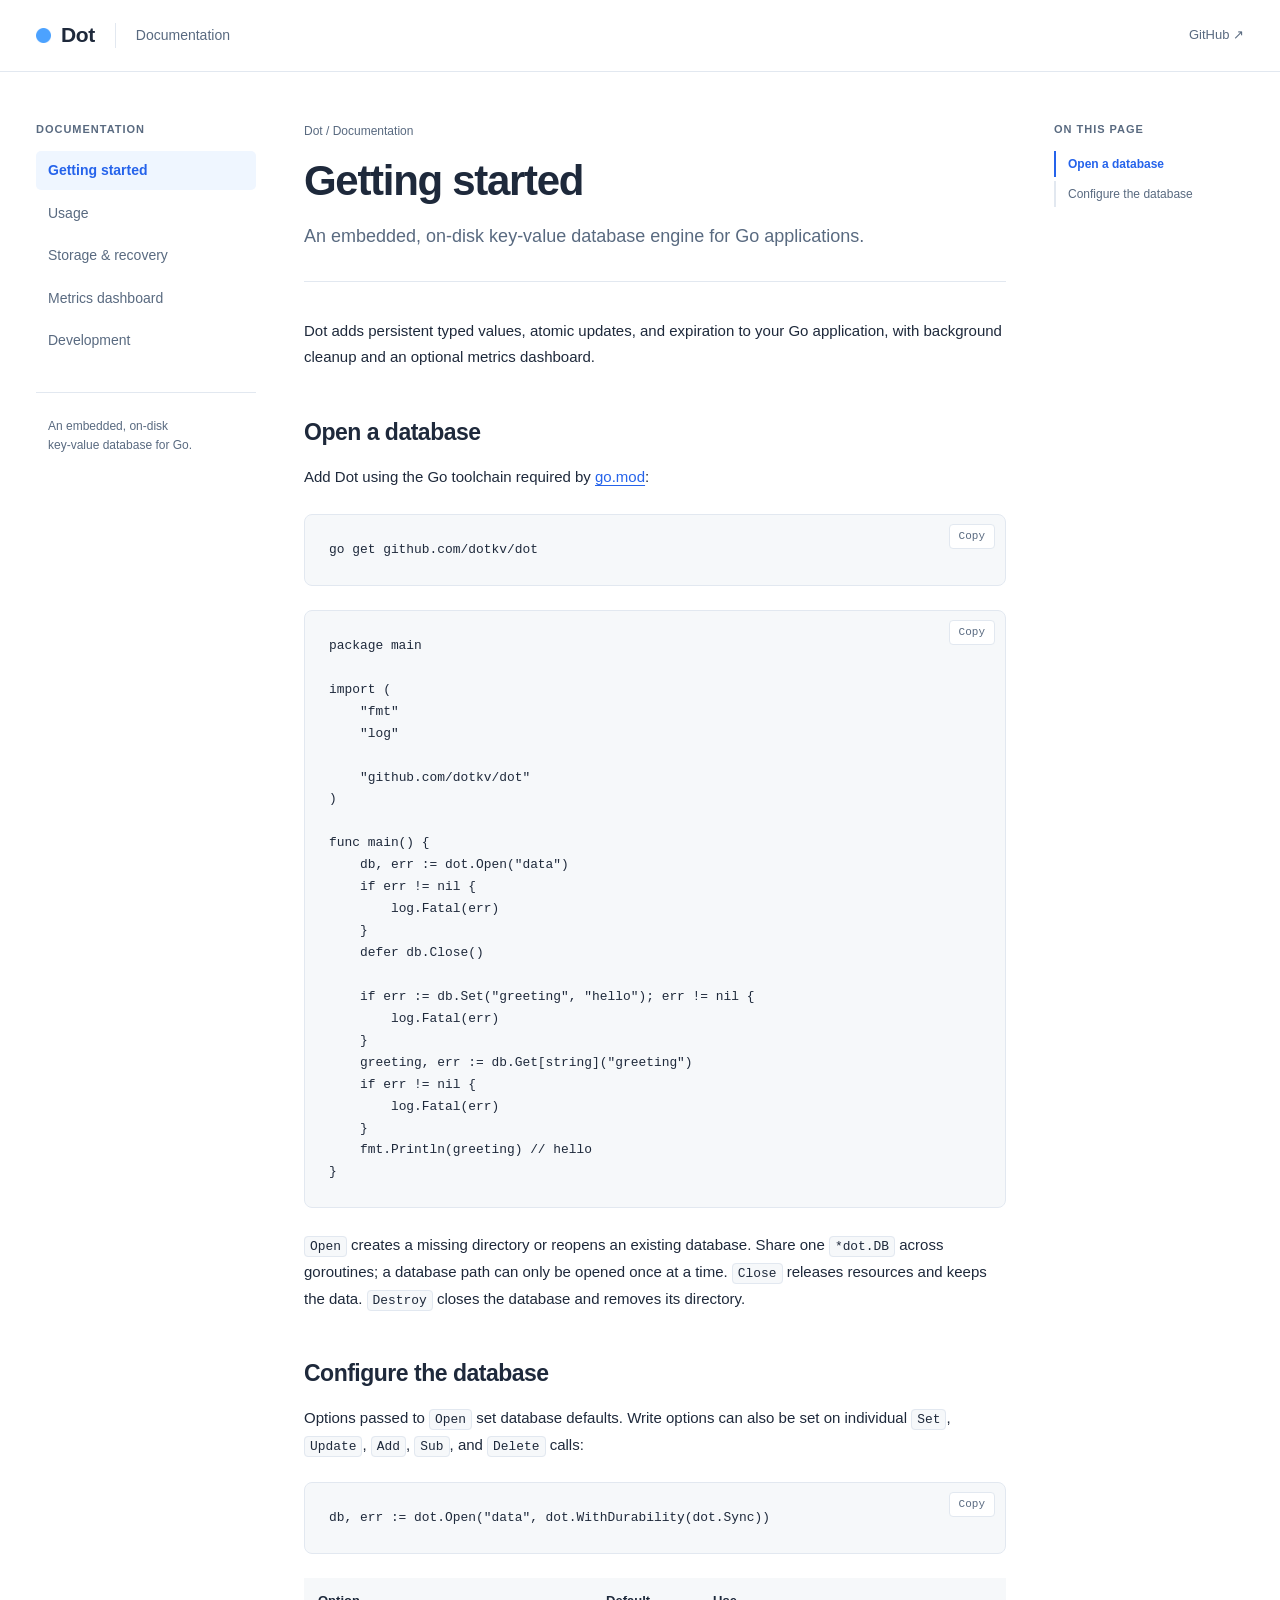
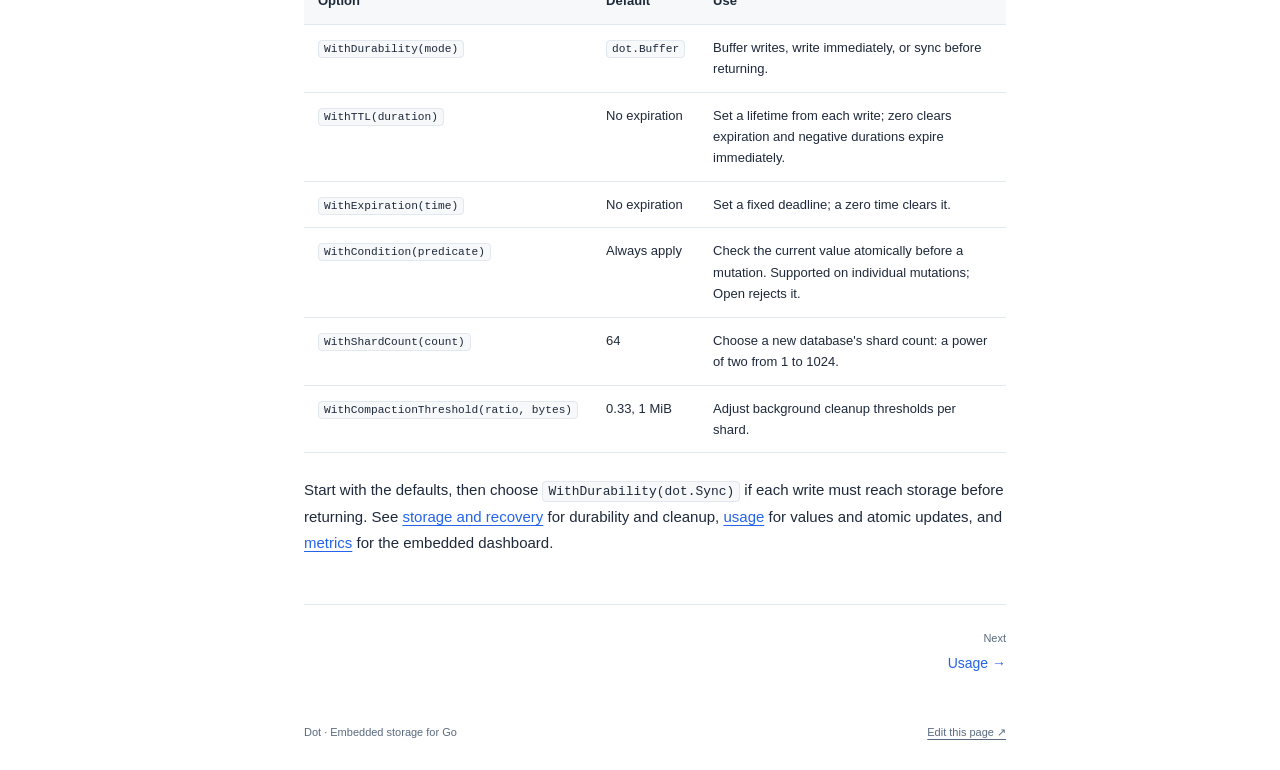
==== commit 869dfabd: "update docs" ====
--- a/docs/index.html
+++ b/docs/index.html
@@ -88,7 +88,7 @@
 <pre><code class="language-go">db, err := dot.Open(&quot;data&quot;, dot.WithDurability(dot.Sync))</code></pre>
 
 <div class="table-scroll" role="region" aria-label="Database options" tabindex="0">
-<table>
+<table class="options-table">
 <thead><tr><th scope="col">Option</th><th scope="col">Default</th><th scope="col">Use</th></tr></thead>
 <tbody>
 <tr><td><code>WithDurability(mode)</code></td><td><code>dot.Buffer</code></td><td>Buffer writes, write immediately, or sync before returning.</td></tr>
--- a/docs/style.css
+++ b/docs/style.css
@@ -71,6 +71,7 @@
 th, td { padding: 12px 14px; border-bottom: 1px solid var(--border); vertical-align: top; }
 th { background: var(--surface); font-weight: 600; }
 td:first-child { min-width: 125px; }
+.options-table th:nth-child(-n+2), .options-table td:nth-child(-n+2) { white-space: nowrap; }
 .pagination { display: flex; flex-wrap: wrap; justify-content: space-between; gap: 16px; margin-top: 48px; padding-top: 24px; border-top: 1px solid var(--border); }
 .pagination a { text-decoration: none; font-size: 14px; }
 .pagination a > span:first-child { display: block; margin-bottom: 2px; color: var(--muted); font-size: 11px; }
